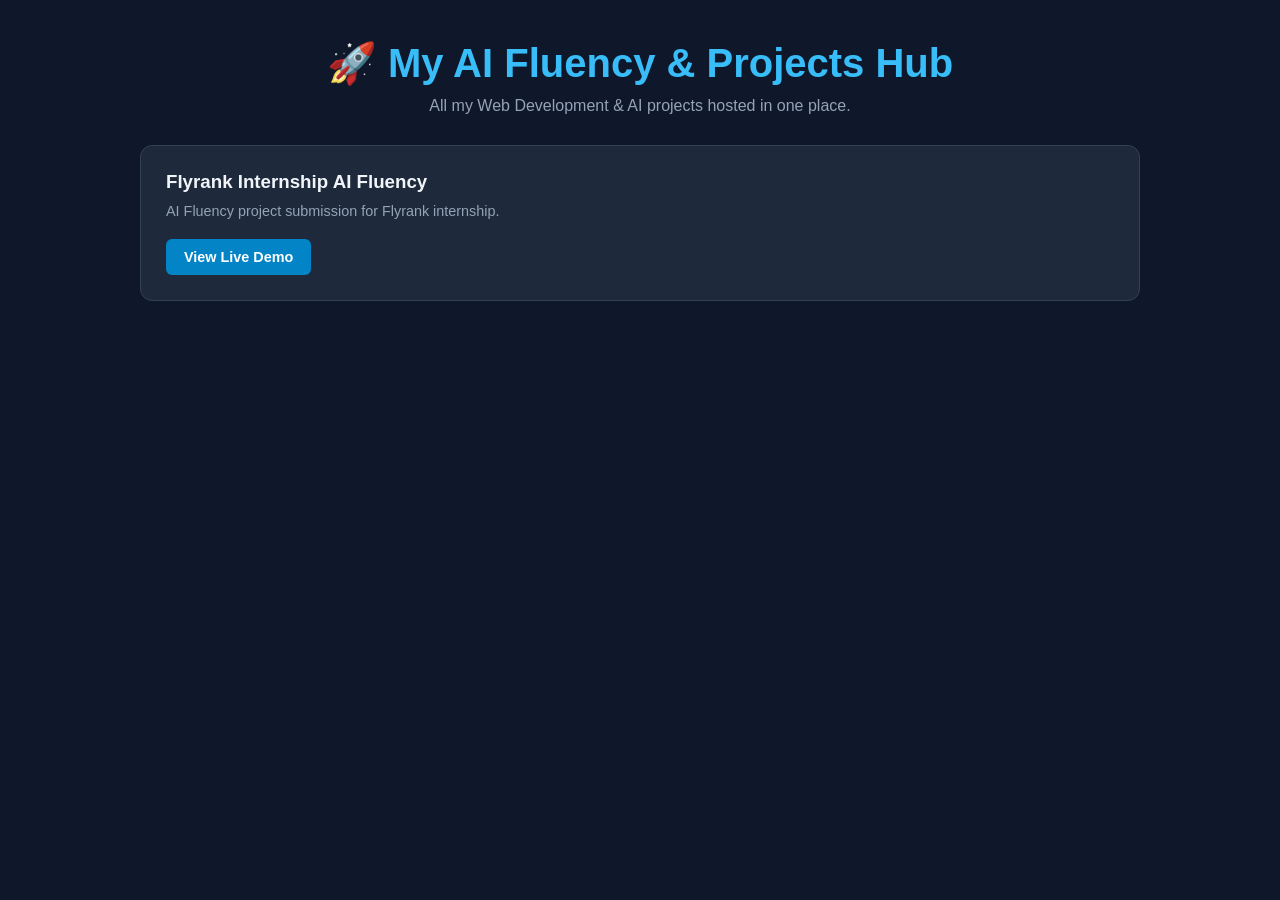
==== index.html @ d73e5a6e "html file" ====
<!DOCTYPE html>
<html lang="en">
<head>
    <meta charset="UTF-8">
    <meta name="viewport" content="width=device-width, initial-scale=1.0">
    <title>AI Fluency & Web Projects Hub</title>
    <style>
        * { box-sizing: border-box; margin: 0; padding: 0; font-family: 'Segoe UI', Tahoma, Geneva, Verdana, sans-serif; }
        body { background-color: #0f172a; color: #f8fafc; padding: 40px 20px; text-align: center; }
        h1 { font-size: 2.5rem; margin-bottom: 10px; color: #38bdf8; }
        p { color: #94a3b8; margin-bottom: 30px; }
        .projects-grid { display: grid; grid-template-columns: repeat(auto-fit, minmax(280px, 1fr)); gap: 20px; max-width: 1000px; margin: 0 auto; }
        .card { background: #1e293b; padding: 25px; border-radius: 12px; border: 1px solid #334155; text-align: left; transition: transform 0.2s, border-color 0.2s; }
        .card:hover { transform: translateY(-5px); border-color: #38bdf8; }
        .card h3 { color: #f1f5f9; margin-bottom: 10px; }
        .card p { font-size: 0.9rem; color: #94a3b8; margin-bottom: 20px; }
        .btn { display: inline-block; background: #0284c7; color: white; text-decoration: none; padding: 10px 18px; border-radius: 6px; font-weight: 600; font-size: 0.9rem; }
        .btn:hover { background: #0369a1; }
    </style>
</head>
<body>

    <h1>🚀 My AI Fluency & Projects Hub</h1>
    <p>All my Web Development & AI projects hosted in one place.</p>

    <div class="projects-grid">

        <!-- Project 1: Flyrank Internship -->
        <div class="card">
            <h3>Flyrank Internship AI Fluency</h3>
            <p>AI Fluency project submission for Flyrank internship.</p>
            <a href="./flyrank-internship/" class="btn" target="_blank">View Live Demo</a>
        </div>

        <!-- Project 2 (Example for future projects) -->
        <!-- 
        <div class="card">
            <h3>Project Title Here</h3>
            <p>Short description of the new project.</p>
            <a href="./new-project-folder/" class="btn" target="_blank">View Live Demo</a>
        </div> 
        -->

    </div>

</body>
</html>
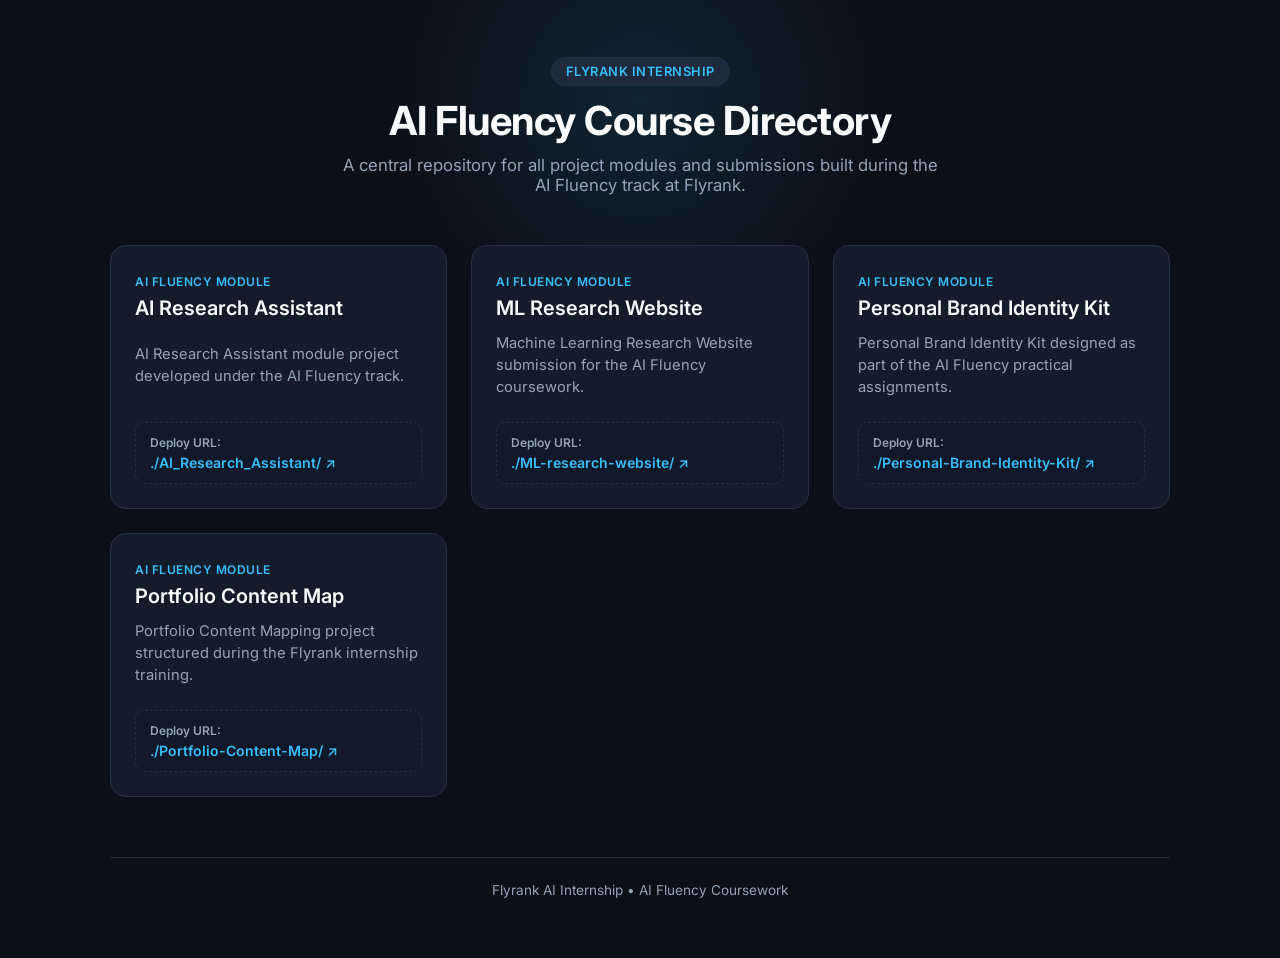
==== commit d005c8db: "new done" ====
--- a/index.html
+++ b/index.html
@@ -3,45 +3,99 @@
 <head>
     <meta charset="UTF-8">
     <meta name="viewport" content="width=device-width, initial-scale=1.0">
-    <title>AI Fluency & Web Projects Hub</title>
-    <style>
-        * { box-sizing: border-box; margin: 0; padding: 0; font-family: 'Segoe UI', Tahoma, Geneva, Verdana, sans-serif; }
-        body { background-color: #0f172a; color: #f8fafc; padding: 40px 20px; text-align: center; }
-        h1 { font-size: 2.5rem; margin-bottom: 10px; color: #38bdf8; }
-        p { color: #94a3b8; margin-bottom: 30px; }
-        .projects-grid { display: grid; grid-template-columns: repeat(auto-fit, minmax(280px, 1fr)); gap: 20px; max-width: 1000px; margin: 0 auto; }
-        .card { background: #1e293b; padding: 25px; border-radius: 12px; border: 1px solid #334155; text-align: left; transition: transform 0.2s, border-color 0.2s; }
-        .card:hover { transform: translateY(-5px); border-color: #38bdf8; }
-        .card h3 { color: #f1f5f9; margin-bottom: 10px; }
-        .card p { font-size: 0.9rem; color: #94a3b8; margin-bottom: 20px; }
-        .btn { display: inline-block; background: #0284c7; color: white; text-decoration: none; padding: 10px 18px; border-radius: 6px; font-weight: 600; font-size: 0.9rem; }
-        .btn:hover { background: #0369a1; }
-    </style>
+    <title>Flyrank AI Internship | AI Fluency Projects</title>
+    <link rel="stylesheet" href="style.css">
+    <!-- Google Fonts -->
+    <link rel="preconnect" href="https://fonts.googleapis.com">
+    <link rel="preconnect" href="https://fonts.gstatic.com" crossorigin>
+    <link href="https://fonts.googleapis.com/css2?family=Inter:wght@300;400;600;700&display=swap" rel="stylesheet">
 </head>
 <body>
 
-    <h1>🚀 My AI Fluency & Projects Hub</h1>
-    <p>All my Web Development & AI projects hosted in one place.</p>
+    <div class="background-glow"></div>
 
-    <div class="projects-grid">
+    <main class="container">
+        <!-- Header Section -->
+        <header class="header">
+            <span class="badge">Flyrank Internship</span>
+            <h1>AI Fluency Course Directory</h1>
+            <p>A central repository for all project modules and submissions built during the AI Fluency track at Flyrank.</p>
+        </header>
 
-        <!-- Project 1: Flyrank Internship -->
-        <div class="card">
-            <h3>Flyrank Internship AI Fluency</h3>
-            <p>AI Fluency project submission for Flyrank internship.</p>
-            <a href="./flyrank-internship/" class="btn" target="_blank">View Live Demo</a>
-        </div>
+        <!-- Projects Grid -->
+        <section class="projects-grid">
 
-        <!-- Project 2 (Example for future projects) -->
-        <!-- 
-        <div class="card">
-            <h3>Project Title Here</h3>
-            <p>Short description of the new project.</p>
-            <a href="./new-project-folder/" class="btn" target="_blank">View Live Demo</a>
-        </div> 
-        -->
+            <!-- PROJECT 1 -->
+            <article class="project-card">
+                <div class="card-header">
+                    <span class="tag">AI Fluency Module</span>
+                    <h3>AI Research Assistant</h3>
+                </div>
+                <p>AI Research Assistant module project developed under the AI Fluency track.</p>
+                
+                <div class="link-section">
+                    <span class="link-label">Deploy URL:</span>
+                    <a href="./AI_Research_Assistant/" target="_blank" class="deploy-link">
+                        ./AI_Research_Assistant/ ↗
+                    </a>
+                </div>
+            </article>
 
-    </div>
+            <!-- PROJECT 2 -->
+            <article class="project-card">
+                <div class="card-header">
+                    <span class="tag">AI Fluency Module</span>
+                    <h3>ML Research Website</h3>
+                </div>
+                <p>Machine Learning Research Website submission for the AI Fluency coursework.</p>
+                
+                <div class="link-section">
+                    <span class="link-label">Deploy URL:</span>
+                    <a href="./ML-research-website/" target="_blank" class="deploy-link">
+                        ./ML-research-website/ ↗
+                    </a>
+                </div>
+            </article>
+
+            <!-- PROJECT 3 -->
+            <article class="project-card">
+                <div class="card-header">
+                    <span class="tag">AI Fluency Module</span>
+                    <h3>Personal Brand Identity Kit</h3>
+                </div>
+                <p>Personal Brand Identity Kit designed as part of the AI Fluency practical assignments.</p>
+                
+                <div class="link-section">
+                    <span class="link-label">Deploy URL:</span>
+                    <a href="./Personal-Brand-Identity-Kit/" target="_blank" class="deploy-link">
+                        ./Personal-Brand-Identity-Kit/ ↗
+                    </a>
+                </div>
+            </article>
+
+            <!-- PROJECT 4 -->
+            <article class="project-card">
+                <div class="card-header">
+                    <span class="tag">AI Fluency Module</span>
+                    <h3>Portfolio Content Map</h3>
+                </div>
+                <p>Portfolio Content Mapping project structured during the Flyrank internship training.</p>
+                
+                <div class="link-section">
+                    <span class="link-label">Deploy URL:</span>
+                    <a href="./Portfolio-Content-Map/" target="_blank" class="deploy-link">
+                        ./Portfolio-Content-Map/ ↗
+                    </a>
+                </div>
+            </article>
+
+        </section>
+
+        <!-- Footer -->
+        <footer class="footer">
+            <p>Flyrank AI Internship • AI Fluency Coursework</p>
+        </footer>
+    </main>
 
 </body>
 </html>
--- a/style.css
+++ b/style.css
@@ -0,0 +1,172 @@
+:root {
+    --bg-color: #0b0f17;
+    --card-bg: #141c2b;
+    --card-border: #233044;
+    --card-hover-border: #38bdf8;
+    --text-primary: #f8fafc;
+    --text-secondary: #94a3b8;
+    --accent-color: #38bdf8;
+    --accent-glow: rgba(56, 189, 248, 0.15);
+    --tag-bg: #1e293b;
+}
+
+* {
+    box-sizing: border-box;
+    margin: 0;
+    padding: 0;
+    font-family: 'Inter', -apple-system, BlinkMacSystemFont, sans-serif;
+}
+
+body {
+    background-color: var(--bg-color);
+    color: var(--text-primary);
+    min-height: 100vh;
+    display: flex;
+    justify-content: center;
+    position: relative;
+    overflow-x: hidden;
+}
+
+/* Background Ambient Glow */
+.background-glow {
+    position: absolute;
+    top: -100px;
+    left: 50%;
+    transform: translateX(-50%);
+    width: 600px;
+    height: 400px;
+    background: radial-gradient(circle, rgba(56, 189, 248, 0.12) 0%, rgba(11, 15, 23, 0) 70%);
+    pointer-events: none;
+    z-index: 0;
+}
+
+.container {
+    width: 100%;
+    max-width: 1100px;
+    padding: 60px 20px;
+    z-index: 1;
+}
+
+/* Header */
+.header {
+    text-align: center;
+    margin-bottom: 50px;
+}
+
+.badge {
+    background: var(--tag-bg);
+    color: var(--accent-color);
+    font-size: 0.8rem;
+    font-weight: 600;
+    padding: 6px 14px;
+    border-radius: 20px;
+    border: 1px solid var(--card-border);
+    letter-spacing: 0.5px;
+    text-transform: uppercase;
+}
+
+.header h1 {
+    font-size: 2.5rem;
+    font-weight: 700;
+    margin: 16px 0 10px 0;
+    letter-spacing: -0.5px;
+}
+
+.header p {
+    color: var(--text-secondary);
+    font-size: 1.05rem;
+    max-width: 600px;
+    margin: 0 auto;
+}
+
+/* Grid Layout */
+.projects-grid {
+    display: grid;
+    grid-template-columns: repeat(auto-fill, minmax(320px, 1fr));
+    gap: 24px;
+}
+
+/* Project Card */
+.project-card {
+    background: var(--card-bg);
+    border: 1px solid var(--card-border);
+    border-radius: 16px;
+    padding: 24px;
+    display: flex;
+    flex-direction: column;
+    justify-content: space-between;
+    transition: all 0.25s ease-in-out;
+}
+
+.project-card:hover {
+    border-color: var(--card-hover-border);
+    transform: translateY(-4px);
+    box-shadow: 0 12px 30px var(--accent-glow);
+}
+
+.card-header {
+    margin-bottom: 12px;
+}
+
+.tag {
+    font-size: 0.75rem;
+    color: var(--accent-color);
+    font-weight: 600;
+    text-transform: uppercase;
+    letter-spacing: 0.5px;
+}
+
+.project-card h3 {
+    font-size: 1.25rem;
+    font-weight: 600;
+    margin-top: 6px;
+    color: var(--text-primary);
+}
+
+.project-card p {
+    color: var(--text-secondary);
+    font-size: 0.92rem;
+    line-height: 1.5;
+    margin-bottom: 24px;
+}
+
+/* Link Section */
+.link-section {
+    background: rgba(15, 23, 42, 0.6);
+    padding: 12px 14px;
+    border-radius: 10px;
+    border: 1px dashed var(--card-border);
+    display: flex;
+    flex-direction: column;
+    gap: 4px;
+}
+
+.link-label {
+    font-size: 0.75rem;
+    color: var(--text-secondary);
+    font-weight: 600;
+}
+
+.deploy-link {
+    color: var(--accent-color);
+    text-decoration: none;
+    font-size: 0.88rem;
+    font-weight: 600;
+    word-break: break-all;
+    transition: color 0.2s;
+}
+
+.deploy-link:hover {
+    color: #7dd3fc;
+    text-decoration: underline;
+}
+
+/* Footer */
+.footer {
+    text-align: center;
+    margin-top: 60px;
+    color: var(--text-secondary);
+    font-size: 0.85rem;
+    border-top: 1px solid var(--card-border);
+    padding-top: 24px;
+}
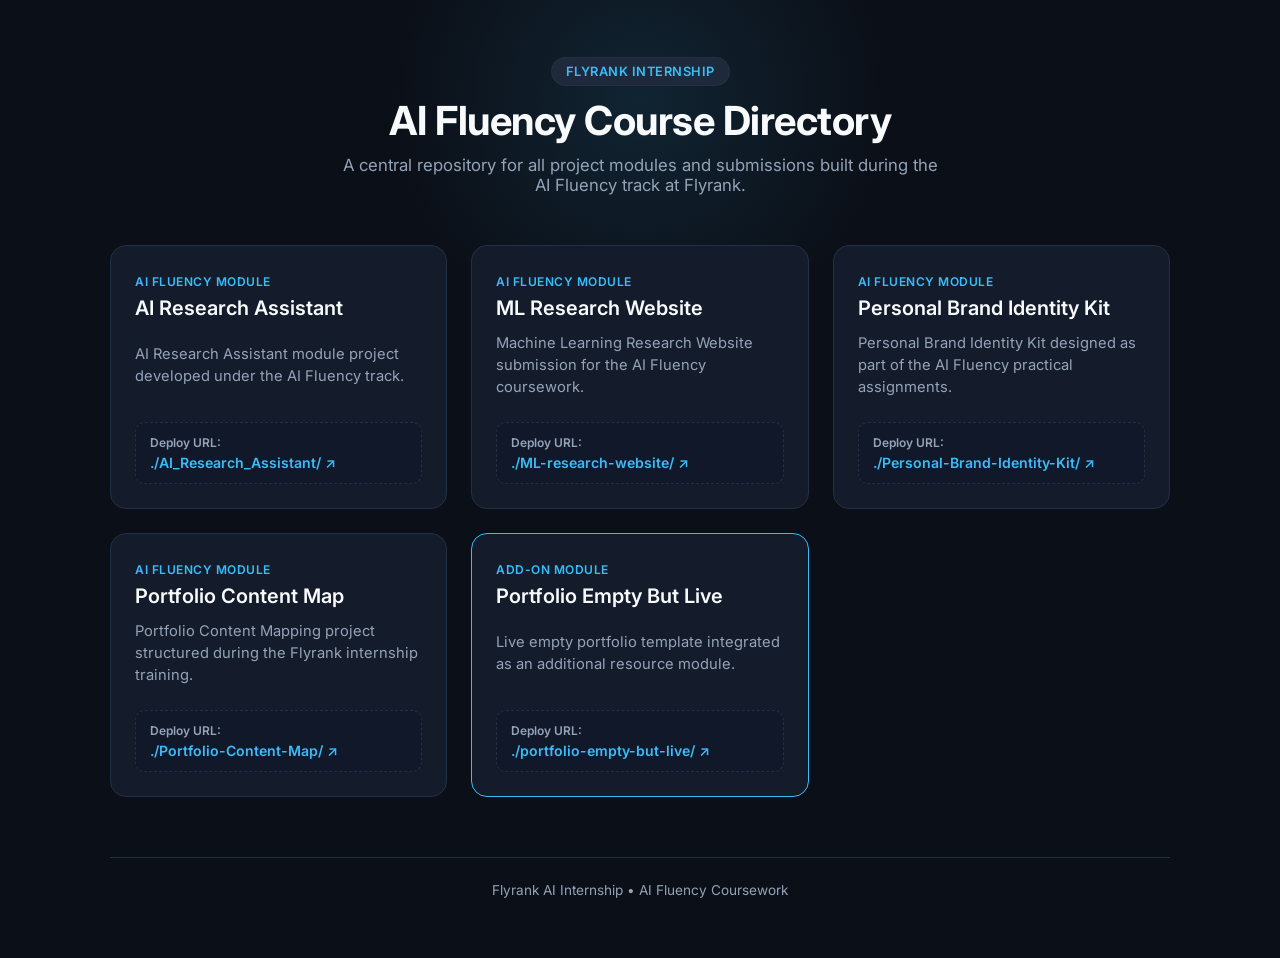
==== commit c0c52ac8: "add git new repo and project" ====
--- a/index.html
+++ b/index.html
@@ -89,6 +89,21 @@
                 </div>
             </article>
 
+            <article class="project-card" style="border-color: #38bdf8;">
+                <div class="card-header">
+                    <span class="tag">Add-on Module</span>
+                    <h3>Portfolio Empty But Live</h3>
+                </div>
+                <p>Live empty portfolio template integrated as an additional resource module.</p>
+                
+                <div class="link-section">
+                    <span class="link-label">Deploy URL:</span>
+                    <a href="./portfolio-empty-but-live/" target="_blank" class="deploy-link">
+                        ./portfolio-empty-but-live/ ↗
+                    </a>
+                </div>
+            </article>
+
         </section>
 
         <!-- Footer -->
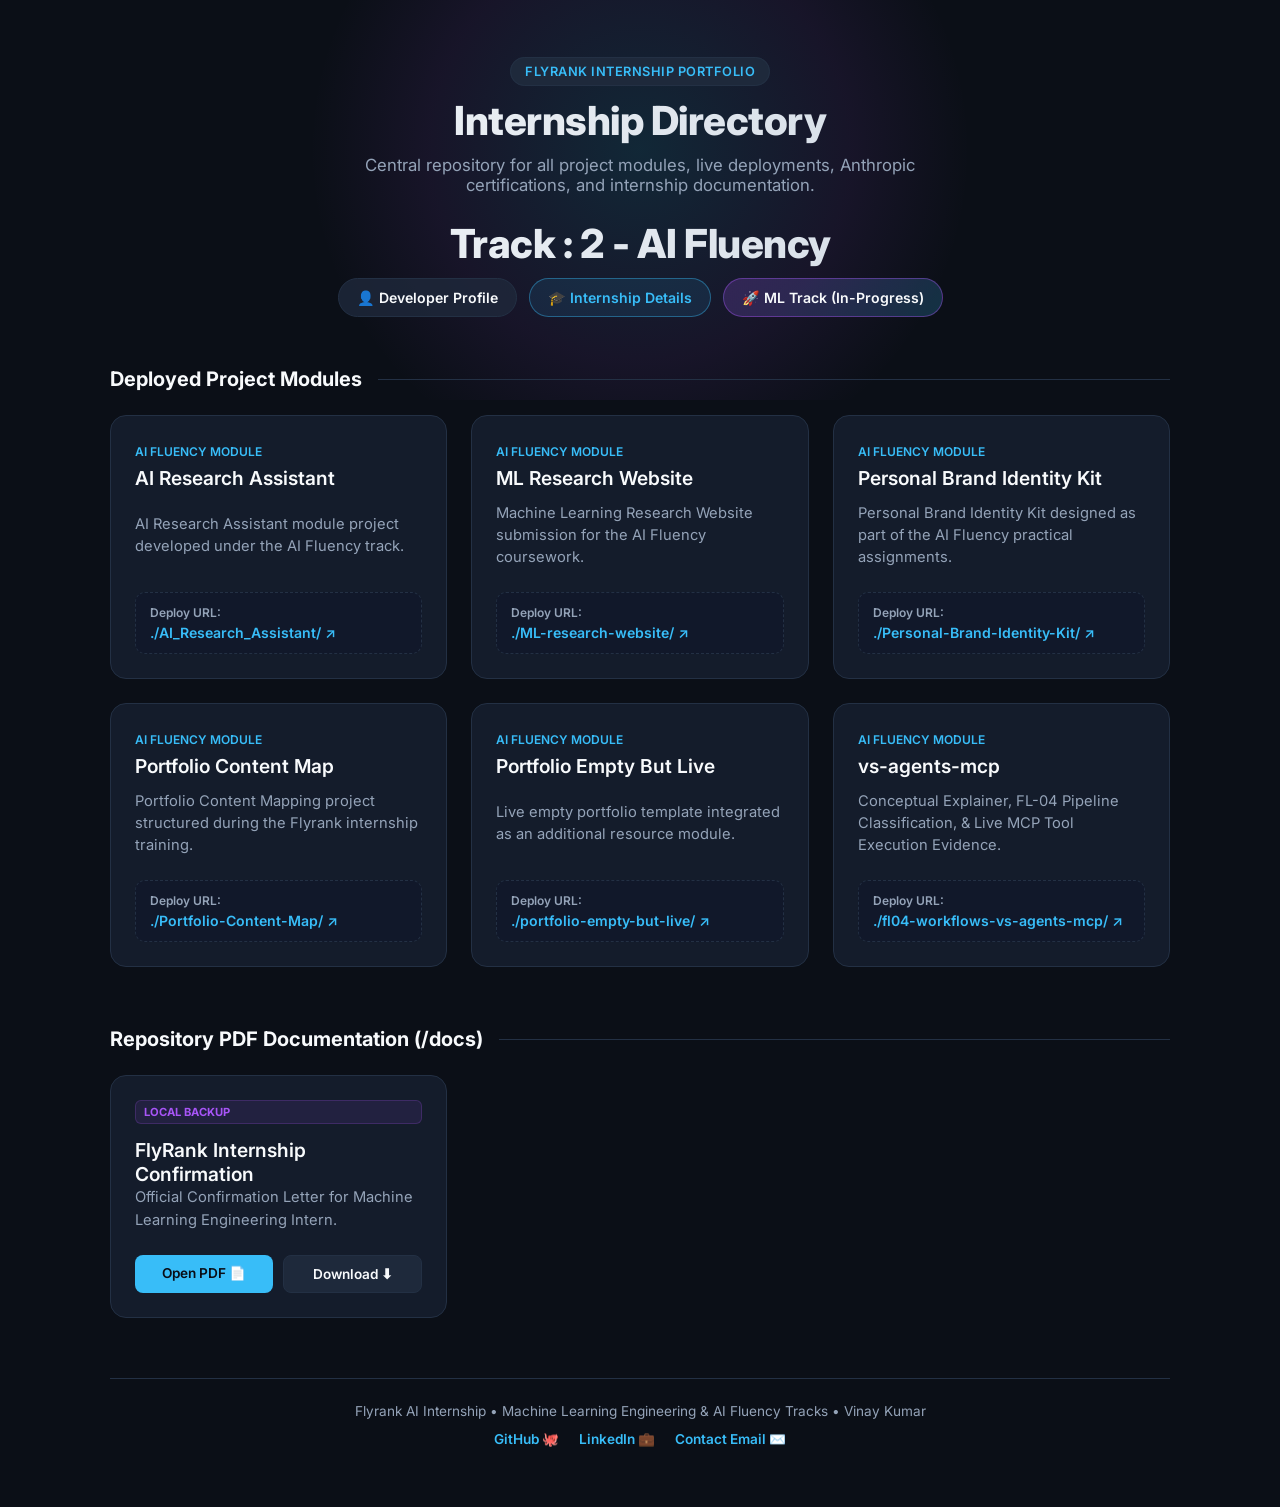
==== commit dcbb44e6: "updated html and css with js" ====
--- a/index.html
+++ b/index.html
@@ -3,12 +3,12 @@
 <head>
     <meta charset="UTF-8">
     <meta name="viewport" content="width=device-width, initial-scale=1.0">
-    <title>Flyrank AI Internship | AI Fluency Projects</title>
+    <title>Vinay | Flyrank AI Internship </title>
     <link rel="stylesheet" href="style.css">
     <!-- Google Fonts -->
     <link rel="preconnect" href="https://fonts.googleapis.com">
     <link rel="preconnect" href="https://fonts.gstatic.com" crossorigin>
-    <link href="https://fonts.googleapis.com/css2?family=Inter:wght@300;400;600;700&display=swap" rel="stylesheet">
+    <link href="https://fonts.googleapis.com/css2?family=Inter:wght@300;400;600;700;800&display=swap" rel="stylesheet">
 </head>
 <body>
 
@@ -17,14 +17,38 @@
     <main class="container">
         <!-- Header Section -->
         <header class="header">
-            <span class="badge">Flyrank Internship</span>
-            <h1>AI Fluency Course Directory</h1>
-            <p>A central repository for all project modules and submissions built during the AI Fluency track at Flyrank.</p>
+            <span class="badge">Flyrank Internship Portfolio</span>
+            <h1>Internship Directory</h1>
+            <p>Central repository for all project modules, live deployments, Anthropic certifications, and internship documentation.</p>
+            
+            <h1>Track : 2 - AI Fluency</h1>
+            <!-- Main Action Buttons -->
+            <div class="header-action-btns">
+                <!-- 1. Developer Info Button -->
+                <button class="action-btn" onclick="openModal('profileModal')">
+                    👤 Developer Profile
+                </button>
+
+                <!-- 2. Internship & Certifications Details Button -->
+                <button class="action-btn highlight" onclick="openModal('internshipModal')">
+                    🎓 Internship Details
+                </button>
+
+                <!-- 3. Direct ML Track Repo Link Button -->
+                <a href="https://github.com/vinaysingh-05/Vinay-flyrank-ml-internship" target="_blank" class="action-btn ml-track-btn">
+                    🚀 ML Track (In-Progress) 
+                </a>
+            </div>
         </header>
+
+        <!-- Section Title: Live Deployed Projects -->
+        <div class="section-divider">
+            <h2>Deployed Project Modules</h2>
+            <div class="line"></div>
+        </div>
 
         <!-- Projects Grid -->
         <section class="projects-grid">
-
             <!-- PROJECT 1 -->
             <article class="project-card">
                 <div class="card-header">
@@ -32,12 +56,9 @@
                     <h3>AI Research Assistant</h3>
                 </div>
                 <p>AI Research Assistant module project developed under the AI Fluency track.</p>
-                
-                <div class="link-section">
-                    <span class="link-label">Deploy URL:</span>
-                    <a href="./AI_Research_Assistant/" target="_blank" class="deploy-link">
-                        ./AI_Research_Assistant/ ↗
-                    </a>
+                <div class="link-section">
+                    <span class="link-label">Deploy URL:</span>
+                    <a href="./AI_Research_Assistant/" target="_blank" class="deploy-link">./AI_Research_Assistant/ ↗</a>
                 </div>
             </article>
 
@@ -48,12 +69,9 @@
                     <h3>ML Research Website</h3>
                 </div>
                 <p>Machine Learning Research Website submission for the AI Fluency coursework.</p>
-                
-                <div class="link-section">
-                    <span class="link-label">Deploy URL:</span>
-                    <a href="./ML-research-website/" target="_blank" class="deploy-link">
-                        ./ML-research-website/ ↗
-                    </a>
+                <div class="link-section">
+                    <span class="link-label">Deploy URL:</span>
+                    <a href="./ML-research-website/" target="_blank" class="deploy-link">./ML-research-website/ ↗</a>
                 </div>
             </article>
 
@@ -64,12 +82,9 @@
                     <h3>Personal Brand Identity Kit</h3>
                 </div>
                 <p>Personal Brand Identity Kit designed as part of the AI Fluency practical assignments.</p>
-                
-                <div class="link-section">
-                    <span class="link-label">Deploy URL:</span>
-                    <a href="./Personal-Brand-Identity-Kit/" target="_blank" class="deploy-link">
-                        ./Personal-Brand-Identity-Kit/ ↗
-                    </a>
+                <div class="link-section">
+                    <span class="link-label">Deploy URL:</span>
+                    <a href="./Personal-Brand-Identity-Kit/" target="_blank" class="deploy-link">./Personal-Brand-Identity-Kit/ ↗</a>
                 </div>
             </article>
 
@@ -80,37 +95,313 @@
                     <h3>Portfolio Content Map</h3>
                 </div>
                 <p>Portfolio Content Mapping project structured during the Flyrank internship training.</p>
-                
-                <div class="link-section">
-                    <span class="link-label">Deploy URL:</span>
-                    <a href="./Portfolio-Content-Map/" target="_blank" class="deploy-link">
-                        ./Portfolio-Content-Map/ ↗
-                    </a>
-                </div>
-            </article>
-
-            <article class="project-card" style="border-color: #38bdf8;">
-                <div class="card-header">
-                    <span class="tag">Add-on Module</span>
+                <div class="link-section">
+                    <span class="link-label">Deploy URL:</span>
+                    <a href="./Portfolio-Content-Map/" target="_blank" class="deploy-link">./Portfolio-Content-Map/ ↗</a>
+                </div>
+            </article>
+
+            <!-- PROJECT 5 -->
+            <article class="project-card">
+                <div class="card-header">
+                    <span class="tag">AI Fluency Module</span>
                     <h3>Portfolio Empty But Live</h3>
                 </div>
                 <p>Live empty portfolio template integrated as an additional resource module.</p>
-                
-                <div class="link-section">
-                    <span class="link-label">Deploy URL:</span>
-                    <a href="./portfolio-empty-but-live/" target="_blank" class="deploy-link">
-                        ./portfolio-empty-but-live/ ↗
-                    </a>
-                </div>
-            </article>
-
+                <div class="link-section">
+                    <span class="link-label">Deploy URL:</span>
+                    <a href="./portfolio-empty-but-live/" target="_blank" class="deploy-link">./portfolio-empty-but-live/ ↗</a>
+                </div>
+            </article>
+
+            <!-- PROJECT 6 -->
+            <article class="project-card">
+                <div class="card-header">
+                    <span class="tag">AI Fluency Module</span>
+                    <h3>vs-agents-mcp</h3>
+                </div>
+                <p>Conceptual Explainer, FL-04 Pipeline Classification, & Live MCP Tool Execution Evidence.</p>
+                <div class="link-section">
+                    <span class="link-label">Deploy URL:</span>
+                    <a href="https://vinaysingh-05.github.io/fl04-workflows-vs-agents-mcp/" target="_blank" class="deploy-link">./fl04-workflows-vs-agents-mcp/ ↗</a>
+                </div>
+            </article>
+        </section>
+
+        <!-- Section Title: PDF Documentation Library -->
+        <div class="section-divider" style="margin-top: 60px;">
+            <h2>Repository PDF Documentation (/docs)</h2>
+            <div class="line"></div>
+        </div>
+
+        <!-- Dynamic PDF List Grid -->
+        <section class="pdf-grid" id="pdf-container">
+            <!-- Dynamic PDFs fetched from GitHub docs/ folder will appear here -->
         </section>
 
         <!-- Footer -->
         <footer class="footer">
-            <p>Flyrank AI Internship • AI Fluency Coursework</p>
+            <p>Flyrank AI Internship • Machine Learning Engineering & AI Fluency Tracks • Vinay Kumar</p>
+            <div class="footer-links">
+                <a href="https://github.com/vinaysingh-05" target="_blank">GitHub 🐙</a>
+                <a href="https://www.linkedin.com/in/vinay-kumar0805" target="_blank">LinkedIn 💼</a>
+                <a href="mailto:vk8964210@gmail.com">Contact Email ✉️</a>
+            </div>
         </footer>
     </main>
 
+    <!-- ========================================== -->
+    <!-- MODAL 1: DEVELOPER PROFILE                 -->
+    <!-- ========================================== -->
+    <div class="modal-overlay" id="profileModal" onclick="closeModalOnOutsideClick(event, 'profileModal')">
+        <div class="modal-card">
+            <button class="close-btn" onclick="closeModal('profileModal')">×</button>
+            <div class="modal-header">
+                <span class="badge">Developer Profile</span>
+                <h2>Vinay Kumar</h2>
+                <p class="role-subtitle">• AI/ML Engineer</p>
+            </div>
+            
+            <div class="modal-body">
+                <div class="detail-row">
+                    <span class="label">Education</span>
+                    <span class="val">B.Tech in Artificial Intelligence (GGSIPU / USAR)</span>
+                </div>
+                <div class="detail-row">
+                    <span class="label">Location</span>
+                    <span class="val">Delhi, India</span>
+                </div>
+                <div class="detail-row">
+                    <span class="label">Primary Stack</span>
+                    <span class="val">C++, Python, React.js, Next.js, Node.js, Fast API, TensorFlow, Firebase</span>
+                </div>
+                <div class="detail-row">
+                    <span class="label">Email</span>
+                    <span class="val">vk8964210@gmail.com</span>
+                </div>
+            </div>
+
+            <div class="modal-footer">
+                <a href="https://github.com/vinaysingh-05" target="_blank" class="modal-link">GitHub Profile</a>
+                <a href="https://www.linkedin.com/in/vinay-kumar0805" target="_blank" class="modal-link primary">LinkedIn Profile</a>
+            </div>
+        </div>
+    </div>
+
+    <!-- ========================================== -->
+    <!-- MODAL 2: INTERNSHIP DETAILS                -->
+    <!-- ========================================== -->
+    <div class="modal-overlay" id="internshipModal" onclick="closeModalOnOutsideClick(event, 'internshipModal')">
+        <div class="modal-card wide">
+            <button class="close-btn" onclick="closeModal('internshipModal')">×</button>
+            <div class="modal-header">
+                <span class="intern-status">Status: Approved</span>
+                <h2>FlyRank Internship Program</h2>
+                <p class="role-subtitle">Machine Learning Engineering Intern</p>
+            </div>
+            
+            <div class="modal-body">
+                <div class="internship-grid">
+                    <div class="info-box">
+                        <span class="info-label">Intern Name</span>
+                        <span class="info-value">Vinay Kumar</span>
+                    </div>
+                    <div class="info-box">
+                        <span class="info-label">Program Track</span>
+                        <span class="info-value">July 2026 - Machine Learning</span>
+                    </div>
+                    <div class="info-box">
+                        <span class="info-label">Duration</span>
+                        <span class="info-value">(July 1 – Aug 12, 2026)</span>
+                    </div>
+                     <div class="info-box">
+                        <span class="info-label">Track</span>
+                        <span class="info-value">T-1:Machine Learning & T-2:AI Fluency</span>
+                    </div>
+                    <div class="info-box">
+                        <span class="info-label">Issued By</span>
+                        <span class="info-value">Alen Malkoc, CEO (FlyRank Corp)</span>
+                    </div>
+                </div>
+
+                <!-- Sub-Button inside Internship Modal to open Certifications -->
+                <div class="sub-modal-trigger-box">
+                    <div>
+                        <h4>Anthropic / Claude Coursework</h4>
+                        <p>20 Completed Certification Courses in LLM Development & Agents.</p>
+                    </div>
+                    <button class="course-modal-btn" onclick="switchModal('internshipModal', 'certModal')">
+                        📜 View 20 Certifications ➔
+                    </button>
+                </div>
+            </div>
+
+            <div class="modal-footer">
+                <a href="https://github.com/vinaysingh-05/Vinay-flyrank-ml-internship" target="_blank" class="modal-link primary">
+                    Open ML Track Repository ↗
+                </a>
+            </div>
+        </div>
+    </div>
+
+    <!-- ========================================== -->
+    <!-- MODAL 3: 20 ANTHROPIC CERTIFICATIONS       -->
+    <!-- ========================================== -->
+    <div class="modal-overlay" id="certModal" onclick="closeModalOnOutsideClick(event, 'certModal')">
+        <div class="modal-card extra-wide">
+            <button class="close-btn" onclick="closeModal('certModal')">×</button>
+            <div class="modal-header">
+                <span class="tag-purple">Anthropic Certification Series</span>
+                <h2>20 Claude Learning Courses Completed</h2>
+                <p class="role-subtitle">Comprehensive AI, MCP Protocol, Agentic Systems & Cloud Deployments</p>
+            </div>
+            
+            <div class="modal-body">
+                <div class="cert-grid">
+                    <!-- Foundations -->
+                    <div class="cert-card">
+                        <h3>Foundations</h3>
+                        <ul>
+                            <li>Claude 101</li>
+                            <li>AI Capabilities & Limitations</li>
+                            <li>AI Fluency Framework</li>
+                        </ul>
+                    </div>
+
+                    <!-- Development -->
+                    <div class="cert-card">
+                        <h3>Development</h3>
+                        <ul>
+                            <li>Claude Code</li>
+                            <li>Claude Platform</li>
+                            <li>Claude API</li>
+                        </ul>
+                    </div>
+
+                    <!-- Advanced AI -->
+                    <div class="cert-card">
+                        <h3>Advanced AI</h3>
+                        <ul>
+                            <li>MCP (Model Context Protocol)</li>
+                            <li>Agent Skills</li>
+                            <li>Subagents</li>
+                        </ul>
+                    </div>
+
+                    <!-- Cloud AI -->
+                    <div class="cert-card">
+                        <h3>Cloud AI</h3>
+                        <ul>
+                            <li>Amazon Bedrock</li>
+                            <li>Google Vertex AI</li>
+                        </ul>
+                    </div>
+
+                    <!-- Real-World AI -->
+                    <div class="cert-card wide">
+                        <h3>Real-World AI</h3>
+                        <ul class="two-col">
+                            <li>Builders</li>
+                            <li>Students</li>
+                            <li>Educators</li>
+                            <li>Teaching AI</li>
+                            <li>Small Businesses</li>
+                            <li>Nonprofits</li>
+                        </ul>
+                    </div>
+                </div>
+            </div>
+
+            <div class="modal-footer">
+                <button class="modal-link" onclick="switchModal('certModal', 'internshipModal')">
+                    ⬅ Back to Internship Details
+                </button>
+                <a href="https://www.linkedin.com/posts/vinay-kumar0805_20-anthropic-certifications-ugcPost-7483134782361579520-I1hA/?utm_source=share&utm_medium=member_desktop&rcm=ACoAAE5BPcoB2uuwHI4A1IrbZvwLksEkDX3-2Uw" target="_blank" class="modal-link primary">
+                    View Verified LinkedIn Post 
+                </a>
+            </div>
+        </div>
+    </div>
+
+    <!-- GitHub Dynamic PDF Auto-Loader Script -->
+    <script>
+        const REPO_OWNER = "vinaysingh-05"; 
+        const REPO_NAME = "AI-Fluency-FlyRankAI-internship";
+        const DOCS_FOLDER = "docs";
+
+        async function fetchRepoPDFs() {
+            const container = document.getElementById('pdf-container');
+            container.innerHTML = `<p style="color: var(--text-secondary); grid-column: 1/-1;">Loading PDF documents from /docs folder...</p>`;
+
+            try {
+                const response = await fetch(`https://api.github.com/repos/${REPO_OWNER}/${REPO_NAME}/contents/${DOCS_FOLDER}`);
+                if (!response.ok) throw new Error("Could not fetch docs folder.");
+
+                const files = await response.json();
+                const pdfFiles = files.filter(file => file.name.toLowerCase().endsWith('.pdf'));
+
+                if (pdfFiles.length === 0) {
+                    container.innerHTML = `<p style="color: var(--text-secondary); grid-column: 1/-1;">No PDF files found in the /docs folder.</p>`;
+                    return;
+                }
+
+                container.innerHTML = '';
+
+                pdfFiles.forEach(file => {
+                    const card = document.createElement('article');
+                    card.className = 'pdf-card';
+                    const cleanTitle = file.name
+                        .replace(/\.pdf$/i, '')
+                        .replace(/[-_]/g, ' ')
+                        .replace(/\b\w/g, l => l.toUpperCase());
+                    
+                    card.innerHTML = `
+                        <div class="pdf-badge">Documentation PDF</div>
+                        <h3>${cleanTitle}</h3>
+                        <p>Official project document stored in repository /docs path.</p>
+                        <div class="pdf-actions">
+                            <a href="${file.html_url}" target="_blank" class="pdf-btn view-btn">Open PDF 📄</a>
+                        </div>
+                    `;
+                    container.appendChild(card);
+                });
+
+            } catch (err) {
+                container.innerHTML = `
+                    <article class="pdf-card">
+                        <div class="pdf-badge">Local Backup</div>
+                        <h3>FlyRank Internship Confirmation</h3>
+                        <p>Official Confirmation Letter for Machine Learning Engineering Intern.</p>
+                        <div class="pdf-actions">
+                            <a href="./docs/flyrank-internship.pdf" target="_blank" class="pdf-btn view-btn">Open PDF 📄</a>
+                            <a href="./docs/flyrank-internship.pdf" download class="pdf-btn download-btn">Download ⬇</a>
+                        </div>
+                    </article>
+                `;
+            }
+        }
+        
+        fetchRepoPDFs();
+
+        // Modal Interactive Management Functions
+        function openModal(id) {
+            document.getElementById(id).classList.add('active');
+        }
+
+        function closeModal(id) {
+            document.getElementById(id).classList.remove('active');
+        }
+
+        function closeModalOnOutsideClick(e, id) {
+            if (e.target.id === id) closeModal(id);
+        }
+
+        function switchModal(closeId, openId) {
+            closeModal(closeId);
+            setTimeout(() => {
+                openModal(openId);
+            }, 200);
+        }
+    </script>
 </body>
 </html>
--- a/style.css
+++ b/style.css
@@ -8,6 +8,9 @@
     --accent-color: #38bdf8;
     --accent-glow: rgba(56, 189, 248, 0.15);
     --tag-bg: #1e293b;
+    --success-color: #10b981;
+    --purple-accent: #a855f7;
+    --purple-glow: rgba(168, 85, 247, 0.2);
 }
 
 * {
@@ -27,15 +30,14 @@
     overflow-x: hidden;
 }
 
-/* Background Ambient Glow */
 .background-glow {
     position: absolute;
     top: -100px;
     left: 50%;
     transform: translateX(-50%);
-    width: 600px;
-    height: 400px;
-    background: radial-gradient(circle, rgba(56, 189, 248, 0.12) 0%, rgba(11, 15, 23, 0) 70%);
+    width: 800px;
+    height: 500px;
+    background: radial-gradient(circle, rgba(56, 189, 248, 0.14) 0%, rgba(168, 85, 247, 0.08) 45%, rgba(11, 15, 23, 0) 70%);
     pointer-events: none;
     z-index: 0;
 }
@@ -67,27 +69,211 @@
 
 .header h1 {
     font-size: 2.5rem;
-    font-weight: 700;
+    font-weight: 800;
     margin: 16px 0 10px 0;
     letter-spacing: -0.5px;
+    background: linear-gradient(135deg, #f8fafc 0%, #cbd5e1 100%);
+    -webkit-background-clip: text;
+    -webkit-text-fill-color: transparent;
 }
 
 .header p {
     color: var(--text-secondary);
     font-size: 1.05rem;
-    max-width: 600px;
-    margin: 0 auto;
-}
-
-/* Grid Layout */
-.projects-grid {
+    max-width: 650px;
+    margin: 0 auto 24px auto;
+}
+
+/* Header Action Buttons */
+.header-action-btns {
+    display: flex;
+    justify-content: center;
+    align-items: center;
+    gap: 12px;
+    flex-wrap: wrap;
+}
+
+.action-btn {
+    background: rgba(30, 41, 59, 0.8);
+    color: var(--text-primary);
+    border: 1px solid var(--card-border);
+    padding: 10px 18px;
+    border-radius: 20px;
+    font-weight: 600;
+    font-size: 0.88rem;
+    cursor: pointer;
+    text-decoration: none;
+    transition: all 0.25s ease;
+}
+
+.action-btn:hover {
+    border-color: var(--accent-color);
+    color: var(--accent-color);
+    transform: translateY(-2px);
+}
+
+.action-btn.highlight {
+    background: rgba(56, 189, 248, 0.1);
+    color: var(--accent-color);
+    border-color: rgba(56, 189, 248, 0.4);
+}
+
+.action-btn.highlight:hover {
+    background: var(--accent-color);
+    color: #0b0f17;
+    box-shadow: 0 0 15px var(--accent-glow);
+}
+
+.action-btn.ml-track-btn {
+    background: linear-gradient(135deg, rgba(168, 85, 247, 0.2), rgba(56, 189, 248, 0.2));
+    border-color: rgba(168, 85, 247, 0.4);
+    color: #f8fafc;
+}
+
+.action-btn.ml-track-btn:hover {
+    background: linear-gradient(135deg, var(--purple-accent), var(--accent-color));
+    color: #0b0f17;
+    box-shadow: 0 0 15px var(--purple-glow);
+}
+
+/* Internship Sub Box */
+.internship-grid {
+    display: grid;
+    grid-template-columns: repeat(auto-fit, minmax(180px, 1fr));
+    gap: 16px;
+    margin-top: 16px;
+}
+
+.info-box {
+    display: flex;
+    flex-direction: column;
+    gap: 4px;
+}
+
+.info-label {
+    font-size: 0.75rem;
+    color: var(--text-secondary);
+    text-transform: uppercase;
+}
+
+.info-value {
+    font-size: 0.92rem;
+    color: var(--text-primary);
+    font-weight: 600;
+}
+
+.sub-modal-trigger-box {
+    margin-top: 24px;
+    padding: 16px;
+    background: rgba(168, 85, 247, 0.08);
+    border: 1px dashed rgba(168, 85, 247, 0.3);
+    border-radius: 12px;
+    display: flex;
+    justify-content: space-between;
+    align-items: center;
+    flex-wrap: wrap;
+    gap: 12px;
+}
+
+.sub-modal-trigger-box h4 {
+    font-size: 0.95rem;
+    color: var(--text-primary);
+}
+
+.sub-modal-trigger-box p {
+    font-size: 0.8rem;
+    color: var(--text-secondary);
+}
+
+.course-modal-btn {
+    background: var(--purple-accent);
+    color: #fff;
+    border: none;
+    padding: 8px 14px;
+    border-radius: 8px;
+    font-weight: 600;
+    font-size: 0.85rem;
+    cursor: pointer;
+    transition: transform 0.2s, box-shadow 0.2s;
+}
+
+.course-modal-btn:hover {
+    transform: translateY(-2px);
+    box-shadow: 0 4px 12px var(--purple-glow);
+}
+
+/* Certifications Inside Modal */
+.cert-grid {
+    display: grid;
+    grid-template-columns: repeat(auto-fit, minmax(180px, 1fr));
+    gap: 16px;
+    margin-top: 16px;
+}
+
+.cert-card {
+    background: var(--tag-bg);
+    border: 1px solid var(--card-border);
+    border-radius: 10px;
+    padding: 14px;
+}
+
+.cert-card.wide { grid-column: span 2; }
+@media (max-width: 640px) { .cert-card.wide { grid-column: span 1; } }
+
+.cert-card h3 {
+    font-size: 0.92rem;
+    color: var(--purple-accent);
+    margin-bottom: 8px;
+    border-bottom: 1px solid var(--card-border);
+    padding-bottom: 4px;
+}
+
+.cert-card ul { list-style-type: none; }
+.cert-card ul.two-col { display: grid; grid-template-columns: 1fr 1fr; }
+
+.cert-card li {
+    font-size: 0.8rem;
+    color: var(--text-secondary);
+    margin-bottom: 4px;
+    position: relative;
+    padding-left: 12px;
+}
+
+.cert-card li::before {
+    content: "•";
+    color: var(--accent-color);
+    position: absolute;
+    left: 0;
+}
+
+/* Section Dividers & Cards */
+.section-divider {
+    display: flex;
+    align-items: center;
+    gap: 16px;
+    margin-bottom: 24px;
+}
+
+.section-divider h2 {
+    font-size: 1.25rem;
+    font-weight: 700;
+    color: var(--text-primary);
+    white-space: nowrap;
+}
+
+.section-divider .line {
+    width: 100%;
+    height: 1px;
+    background: var(--card-border);
+}
+
+.projects-grid, .pdf-grid {
     display: grid;
     grid-template-columns: repeat(auto-fill, minmax(320px, 1fr));
     gap: 24px;
 }
 
-/* Project Card */
-.project-card {
+.project-card, .pdf-card {
     background: var(--card-bg);
     border: 1px solid var(--card-border);
     border-radius: 16px;
@@ -98,39 +284,19 @@
     transition: all 0.25s ease-in-out;
 }
 
-.project-card:hover {
+.project-card:hover, .pdf-card:hover {
     border-color: var(--card-hover-border);
     transform: translateY(-4px);
     box-shadow: 0 12px 30px var(--accent-glow);
 }
 
-.card-header {
-    margin-bottom: 12px;
-}
-
-.tag {
-    font-size: 0.75rem;
-    color: var(--accent-color);
-    font-weight: 600;
-    text-transform: uppercase;
-    letter-spacing: 0.5px;
-}
-
-.project-card h3 {
-    font-size: 1.25rem;
-    font-weight: 600;
-    margin-top: 6px;
-    color: var(--text-primary);
-}
-
-.project-card p {
-    color: var(--text-secondary);
-    font-size: 0.92rem;
-    line-height: 1.5;
-    margin-bottom: 24px;
-}
-
-/* Link Section */
+.card-header { margin-bottom: 12px; }
+.tag { font-size: 0.75rem; color: var(--accent-color); font-weight: 600; text-transform: uppercase; }
+.tag-purple { font-size: 0.75rem; color: var(--purple-accent); font-weight: 600; text-transform: uppercase; }
+
+.project-card h3, .pdf-card h3 { font-size: 1.2rem; font-weight: 600; margin-top: 6px; color: var(--text-primary); }
+.project-card p, .pdf-card p { color: var(--text-secondary); font-size: 0.92rem; line-height: 1.5; margin-bottom: 24px; }
+
 .link-section {
     background: rgba(15, 23, 42, 0.6);
     padding: 12px 14px;
@@ -141,32 +307,104 @@
     gap: 4px;
 }
 
-.link-label {
-    font-size: 0.75rem;
-    color: var(--text-secondary);
-    font-weight: 600;
-}
-
-.deploy-link {
-    color: var(--accent-color);
-    text-decoration: none;
-    font-size: 0.88rem;
-    font-weight: 600;
-    word-break: break-all;
-    transition: color 0.2s;
-}
-
-.deploy-link:hover {
-    color: #7dd3fc;
-    text-decoration: underline;
+.link-label { font-size: 0.75rem; color: var(--text-secondary); font-weight: 600; }
+.deploy-link { color: var(--accent-color); text-decoration: none; font-size: 0.88rem; font-weight: 600; word-break: break-all; }
+.deploy-link:hover { text-decoration: underline; }
+
+.pdf-badge {
+    font-size: 0.7rem;
+    color: var(--purple-accent);
+    background: rgba(168, 85, 247, 0.1);
+    padding: 4px 8px;
+    border-radius: 6px;
+    display: inline-block;
+    font-weight: 700;
+    text-transform: uppercase;
+    margin-bottom: 8px;
+    border: 1px solid rgba(168, 85, 247, 0.2);
+}
+
+.pdf-actions { display: flex; gap: 10px; }
+.pdf-btn { flex: 1; text-align: center; padding: 10px 12px; border-radius: 8px; font-size: 0.85rem; font-weight: 600; text-decoration: none; }
+.view-btn { background: var(--accent-color); color: #090d16; }
+.download-btn { background: var(--tag-bg); color: var(--text-primary); border: 1px solid var(--card-border); }
+
+/* Modal System Overlay & Card Styles */
+.modal-overlay {
+    position: fixed;
+    top: 0; left: 0; width: 100%; height: 100%;
+    background: rgba(11, 15, 23, 0.88);
+    backdrop-filter: blur(10px);
+    display: flex; justify-content: center; align-items: center;
+    z-index: 1000;
+    opacity: 0; pointer-events: none;
+    transition: opacity 0.25s ease;
+    padding: 20px;
+}
+
+.modal-overlay.active {
+    opacity: 1; pointer-events: auto;
+}
+
+.modal-card {
+    background: var(--card-bg);
+    border: 1px solid var(--card-hover-border);
+    border-radius: 20px;
+    width: 100%; max-width: 500px;
+    padding: 28px;
+    position: relative;
+    box-shadow: 0 20px 50px rgba(0,0,0,0.7);
+    max-height: 90vh;
+    overflow-y: auto;
+}
+
+.modal-card.wide { max-width: 650px; }
+.modal-card.extra-wide { max-width: 800px; }
+
+.close-btn {
+    position: absolute; top: 16px; right: 20px;
+    background: none; border: none;
+    color: var(--text-secondary); font-size: 1.8rem;
+    cursor: pointer; transition: color 0.2s;
+}
+
+.close-btn:hover { color: #fff; }
+
+.modal-header h2 { font-size: 1.5rem; margin-top: 6px; color: var(--text-primary); }
+.role-subtitle { color: var(--accent-color); font-size: 0.88rem; font-weight: 600; margin-bottom: 16px; }
+
+.modal-body { display: flex; flex-direction: column; gap: 14px; margin-bottom: 24px; }
+.detail-row { display: flex; flex-direction: column; gap: 2px; }
+.detail-row .label { font-size: 0.75rem; color: var(--text-secondary); text-transform: uppercase; }
+.detail-row .val { font-size: 0.92rem; color: var(--text-primary); font-weight: 600; }
+
+.modal-footer { display: flex; gap: 10px; flex-wrap: wrap; }
+.modal-link {
+    flex: 1; text-align: center; padding: 10px 14px; border-radius: 8px;
+    text-decoration: none; font-size: 0.85rem; font-weight: 600;
+    background: var(--tag-bg); color: var(--text-primary); border: 1px solid var(--card-border);
+    cursor: pointer; display: inline-block;
+}
+.modal-link.primary { background: var(--accent-color); color: #0b0f17; border: none; }
+
+.intern-status {
+    background: rgba(16, 185, 129, 0.15); color: var(--success-color);
+    font-size: 0.75rem; font-weight: 700; padding: 4px 10px;
+    border-radius: 6px; border: 1px solid rgba(16, 185, 129, 0.3); text-transform: uppercase;
 }
 
 /* Footer */
 .footer {
-    text-align: center;
-    margin-top: 60px;
-    color: var(--text-secondary);
-    font-size: 0.85rem;
-    border-top: 1px solid var(--card-border);
-    padding-top: 24px;
-}+    text-align: center; margin-top: 60px; color: var(--text-secondary);
+    font-size: 0.85rem; border-top: 1px solid var(--card-border); padding-top: 24px;
+}
+
+.footer-links {
+    display: flex; justify-content: center; gap: 20px; margin-top: 12px;
+}
+
+.footer-links a {
+    color: var(--accent-color); text-decoration: none; font-size: 0.85rem; font-weight: 600;
+}
+
+.footer-links a:hover { text-decoration: underline; }
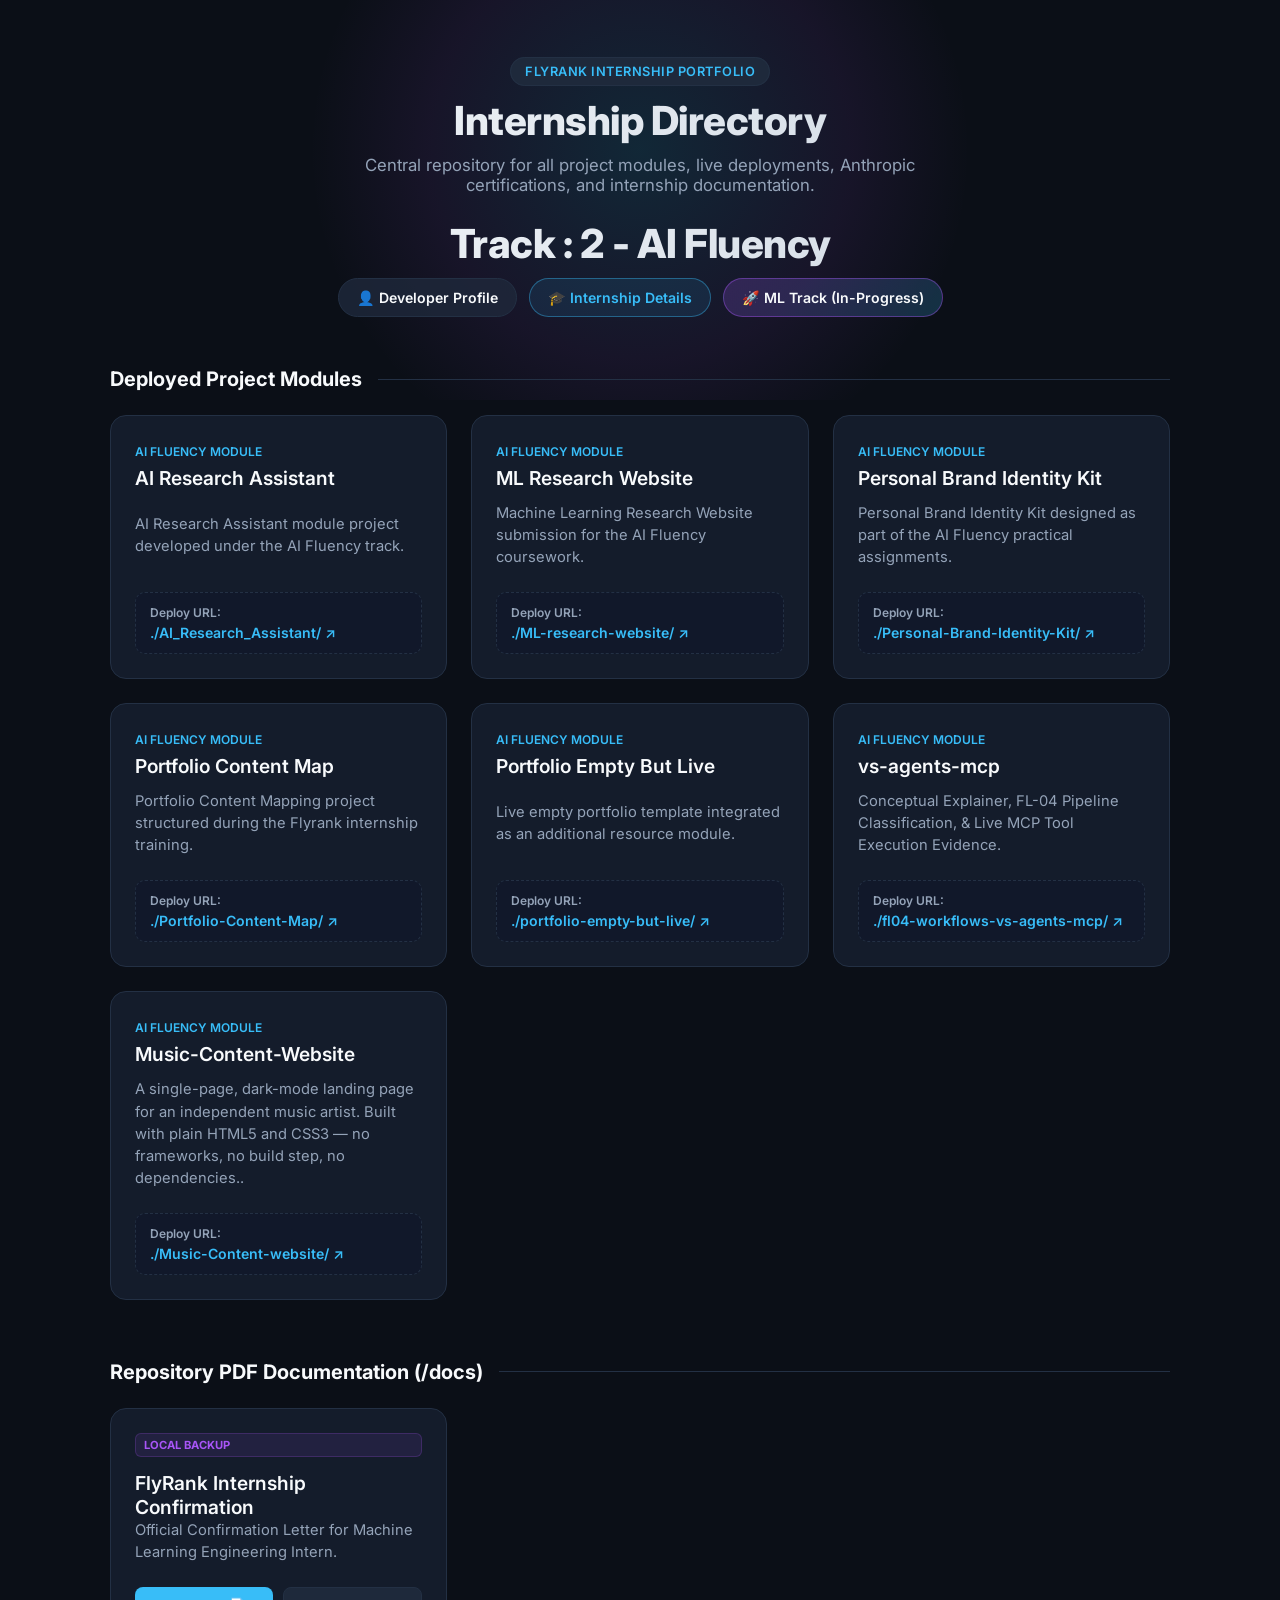
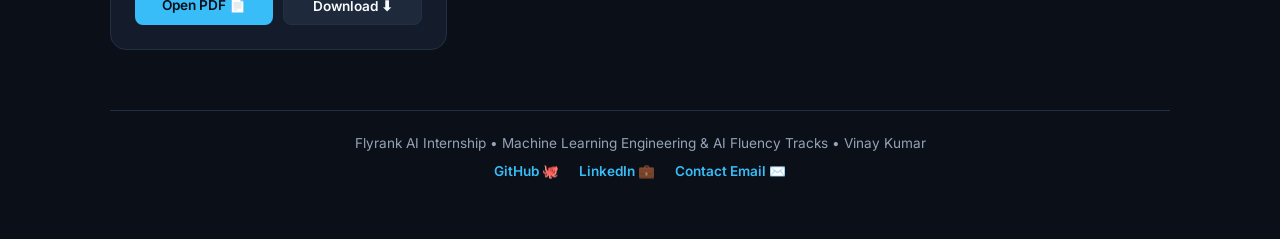
==== commit 719c1923: "new peoject add on" ====
--- a/index.html
+++ b/index.html
@@ -126,6 +126,19 @@
                     <a href="https://vinaysingh-05.github.io/fl04-workflows-vs-agents-mcp/" target="_blank" class="deploy-link">./fl04-workflows-vs-agents-mcp/ ↗</a>
                 </div>
             </article>
+             <!-- PROJECT 7 -->
+            <article class="project-card">
+                <div class="card-header">
+                    <span class="tag">AI Fluency Module</span>
+                    <h3>Music-Content-Website</h3>
+                </div>
+                <p>A single-page, dark-mode landing page for an independent music artist. Built with plain HTML5 and CSS3 — no frameworks, no build step, no dependencies..</p>
+                <div class="link-section">
+                    <span class="link-label">Deploy URL:</span>
+                    <a href="https://vinaysingh-05.github.io/Music-Content-website/" target="_blank" class="deploy-link">./Music-Content-website/ ↗</a>
+                </div>
+            </article>
+
         </section>
 
         <!-- Section Title: PDF Documentation Library -->
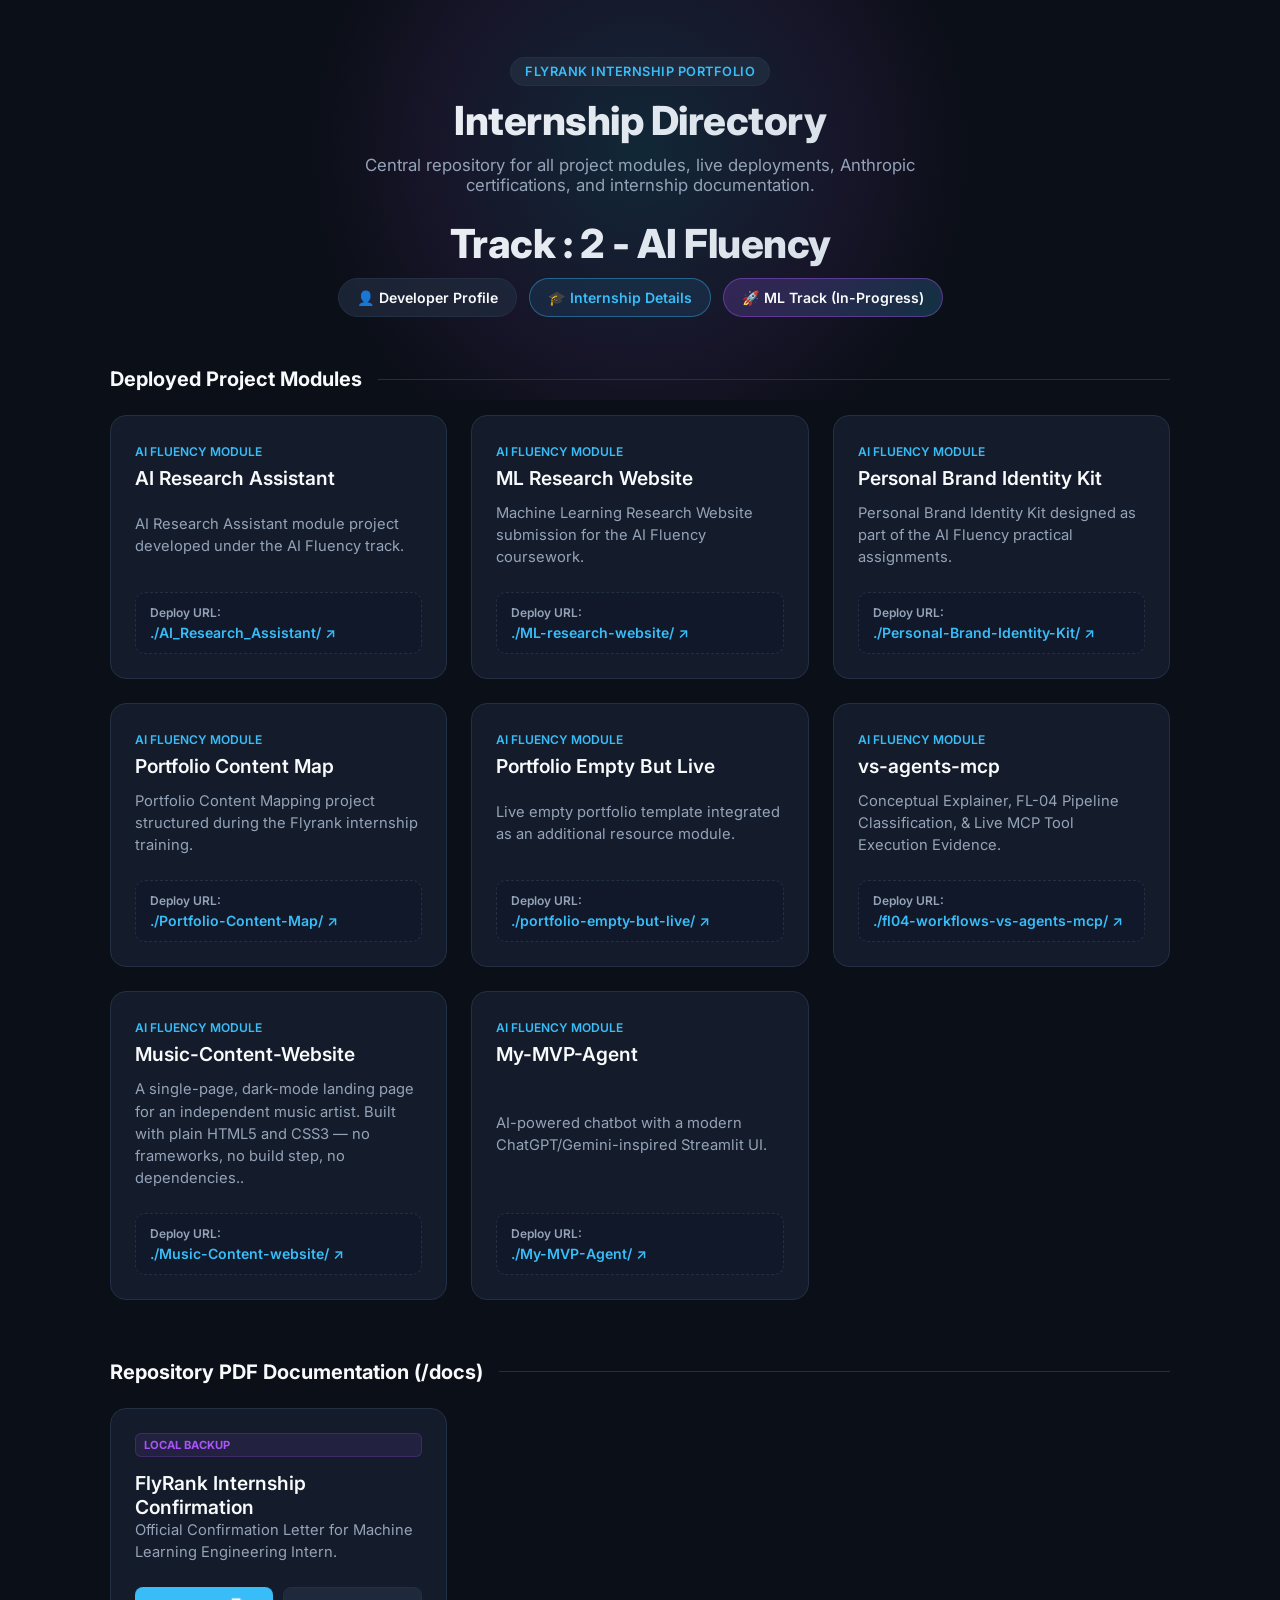
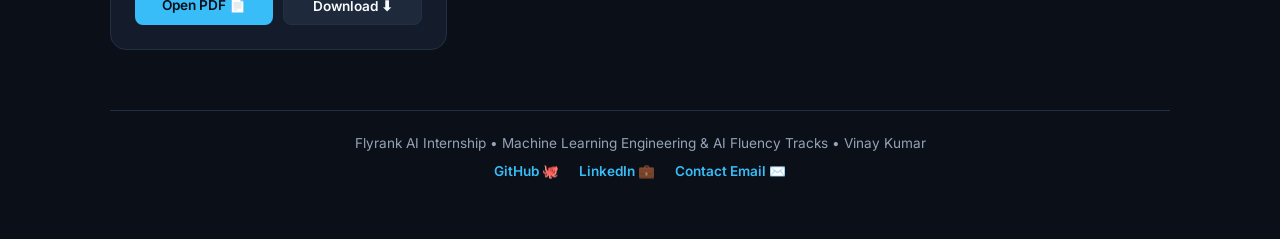
==== commit 2863ba9d: "add new project" ====
--- a/index.html
+++ b/index.html
@@ -136,6 +136,19 @@
                 <div class="link-section">
                     <span class="link-label">Deploy URL:</span>
                     <a href="https://vinaysingh-05.github.io/Music-Content-website/" target="_blank" class="deploy-link">./Music-Content-website/ ↗</a>
+                </div>
+            </article>
+
+
+                 <article class="project-card">
+                <div class="card-header">
+                    <span class="tag">AI Fluency Module</span>
+                    <h3>My-MVP-Agent</h3>
+                </div>
+                <p>AI-powered chatbot with a modern ChatGPT/Gemini-inspired Streamlit UI.</p>
+                <div class="link-section">
+                    <span class="link-label">Deploy URL:</span>
+                    <a href="https://my-mvp-agent-ev6kku4xmurqir7dpdde6a.streamlit.app/" target="_blank" class="deploy-link">./My-MVP-Agent/ ↗</a>
                 </div>
             </article>
 
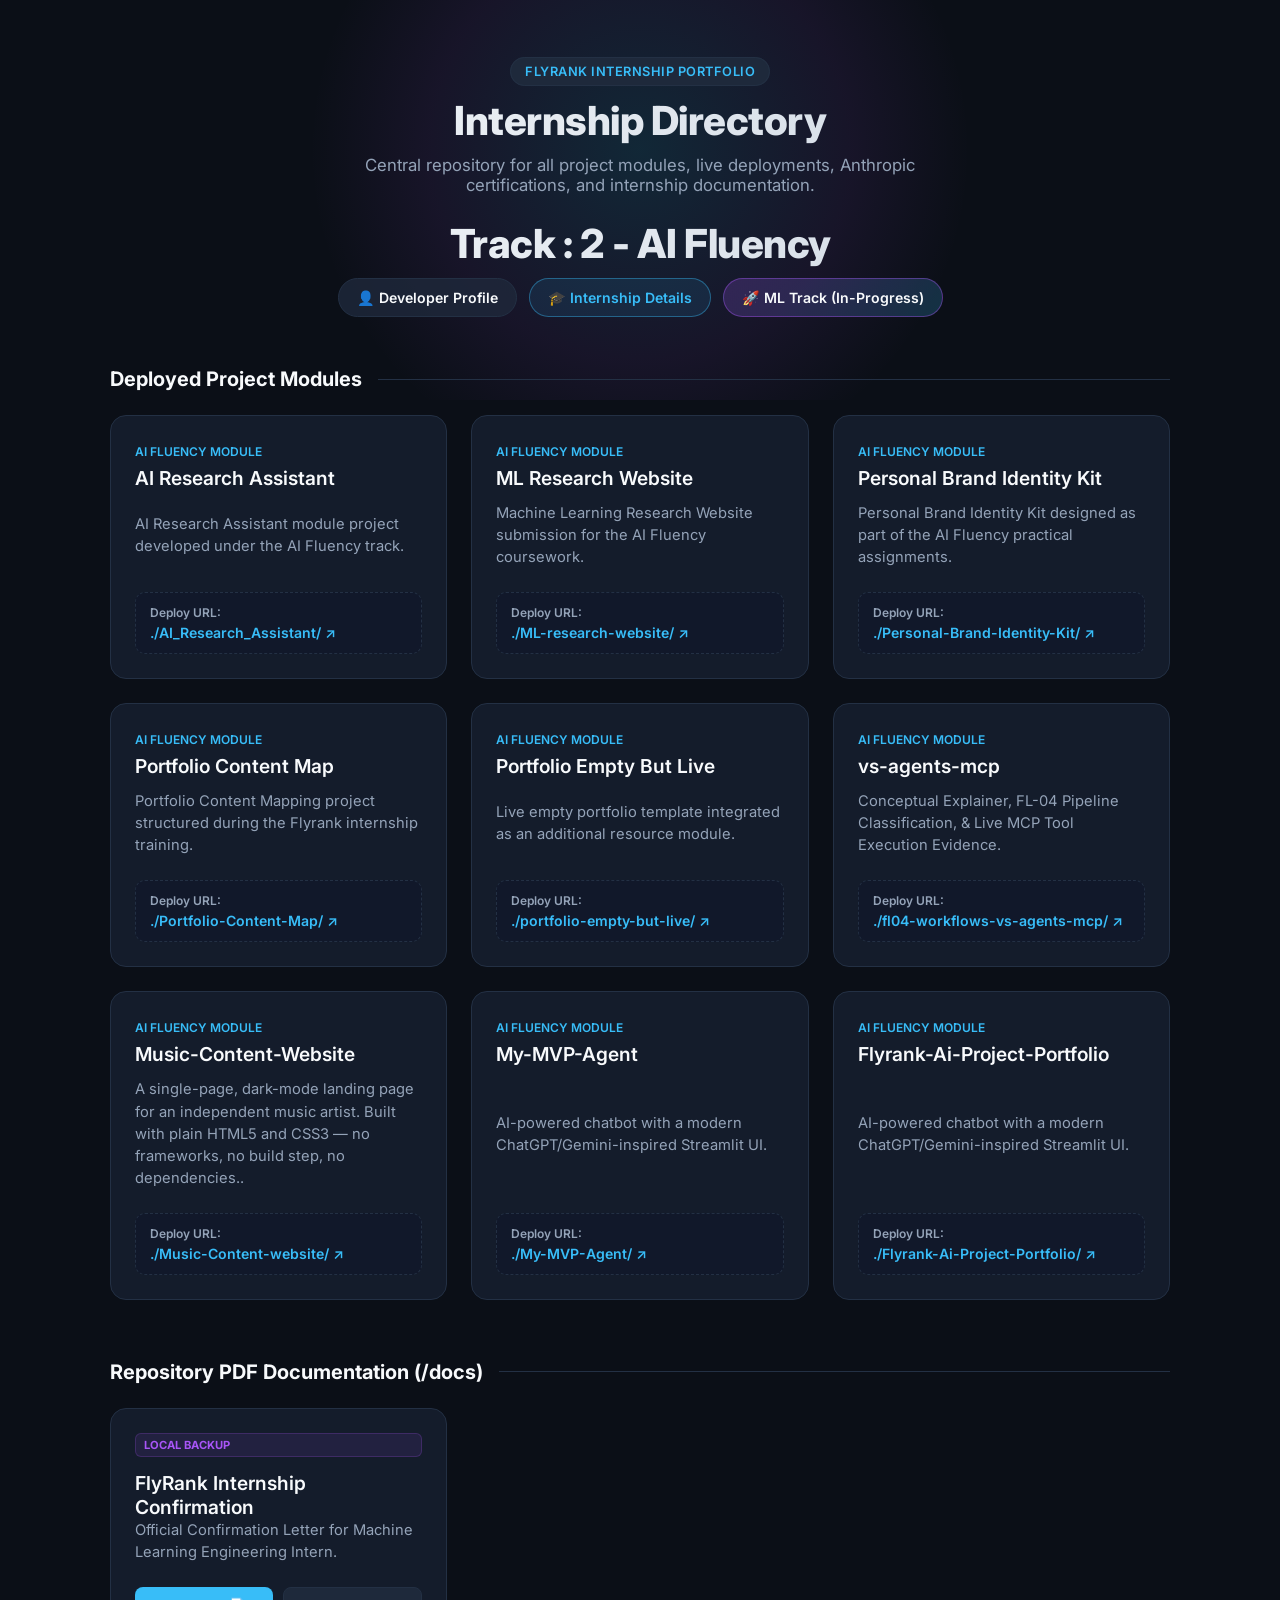
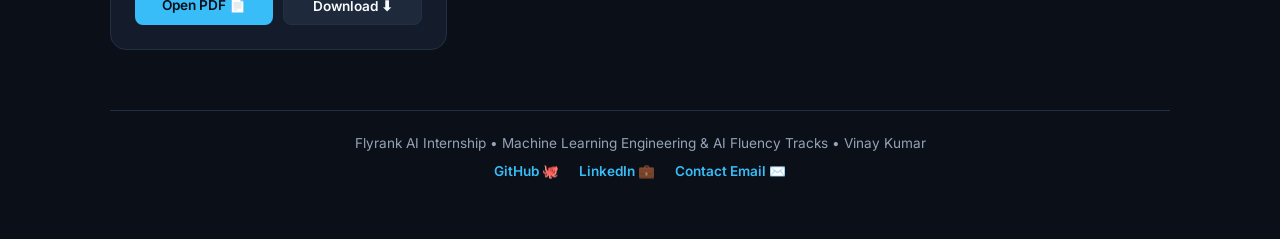
==== commit 1f1ac5c3: "Refactor code structure for improved readability and maintainability" ====
--- a/index.html
+++ b/index.html
@@ -149,6 +149,18 @@
                 <div class="link-section">
                     <span class="link-label">Deploy URL:</span>
                     <a href="https://my-mvp-agent-ev6kku4xmurqir7dpdde6a.streamlit.app/" target="_blank" class="deploy-link">./My-MVP-Agent/ ↗</a>
+                </div>
+            </article>
+
+              <article class="project-card">
+                <div class="card-header">
+                    <span class="tag">AI Fluency Module</span>
+                    <h3>Flyrank-Ai-Project-Portfolio</h3>
+                </div>
+                <p>AI-powered chatbot with a modern ChatGPT/Gemini-inspired Streamlit UI.</p>
+                <div class="link-section">
+                    <span class="link-label">Deploy URL:</span>
+                    <a href="https://vinaysingh-05.github.io/Flyrank-Ai-Project-Portfolio/" target="_blank" class="deploy-link">./Flyrank-Ai-Project-Portfolio/ ↗</a>
                 </div>
             </article>
 
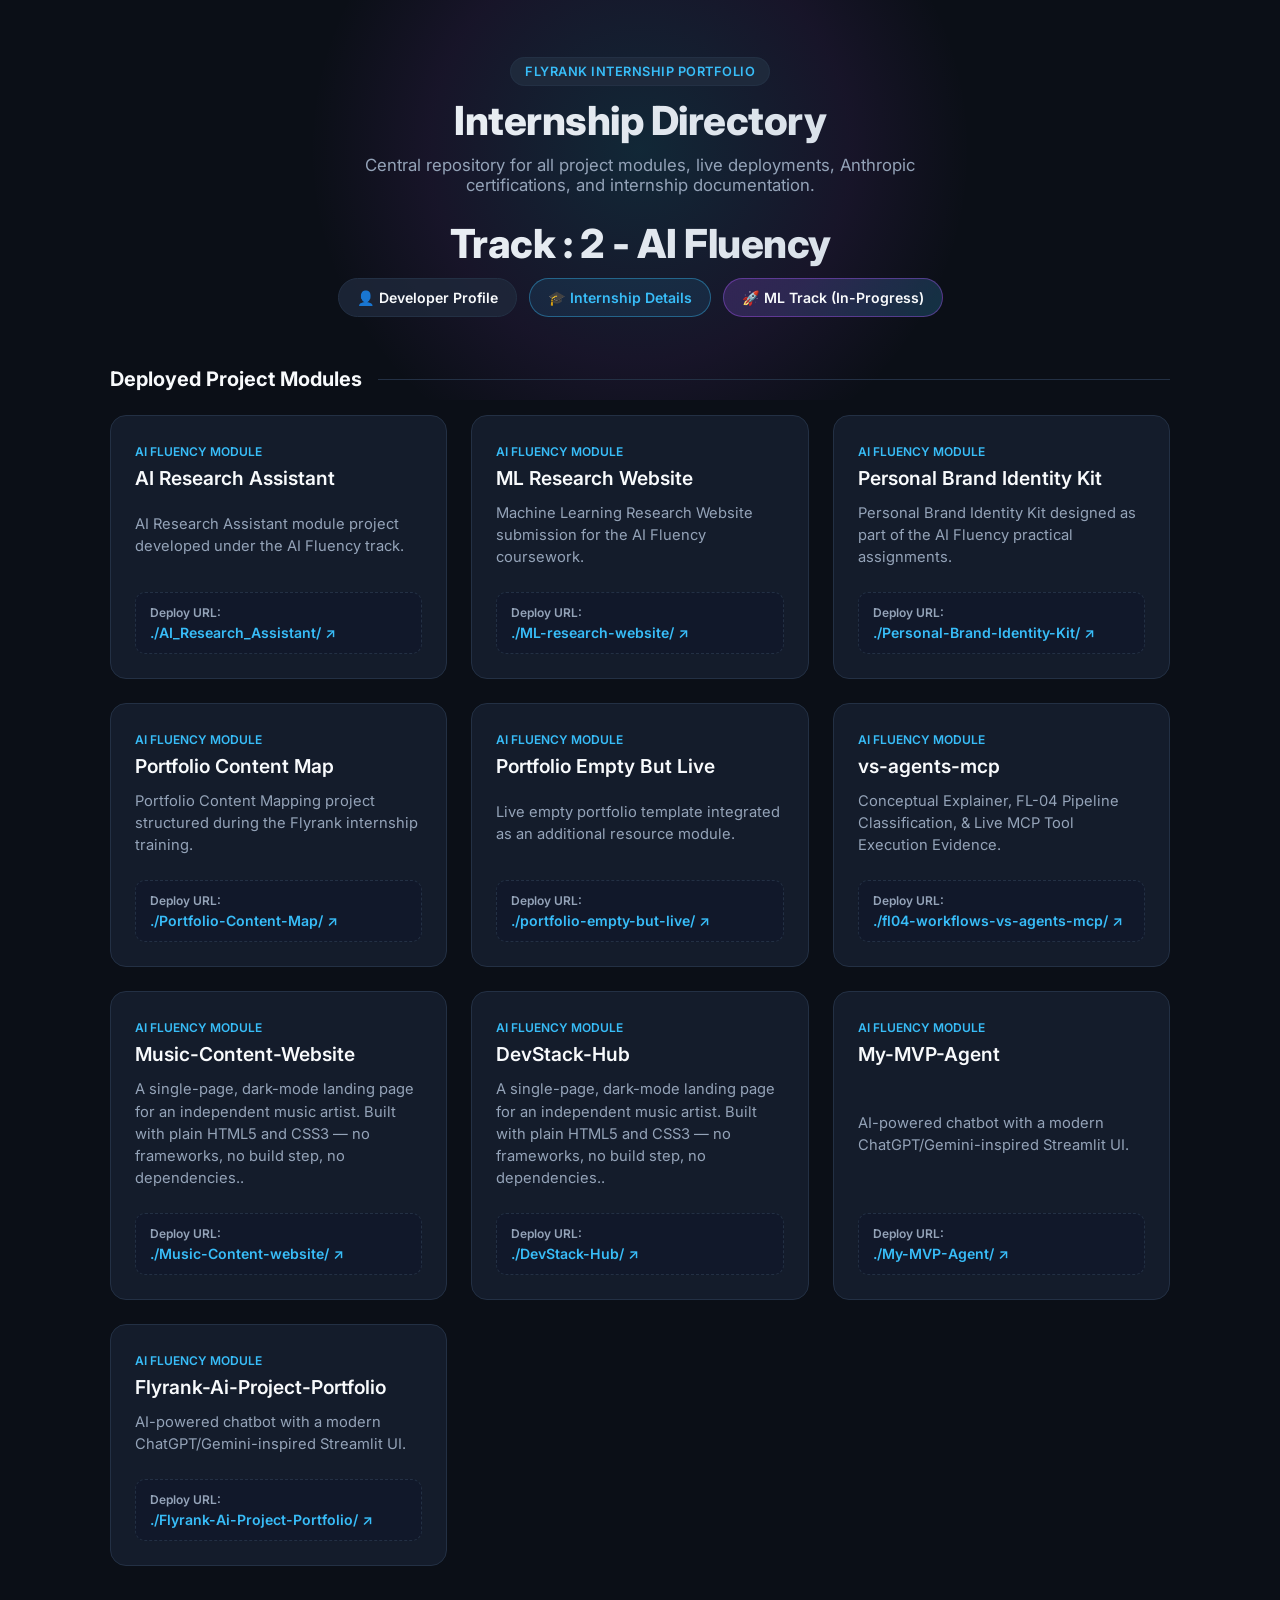
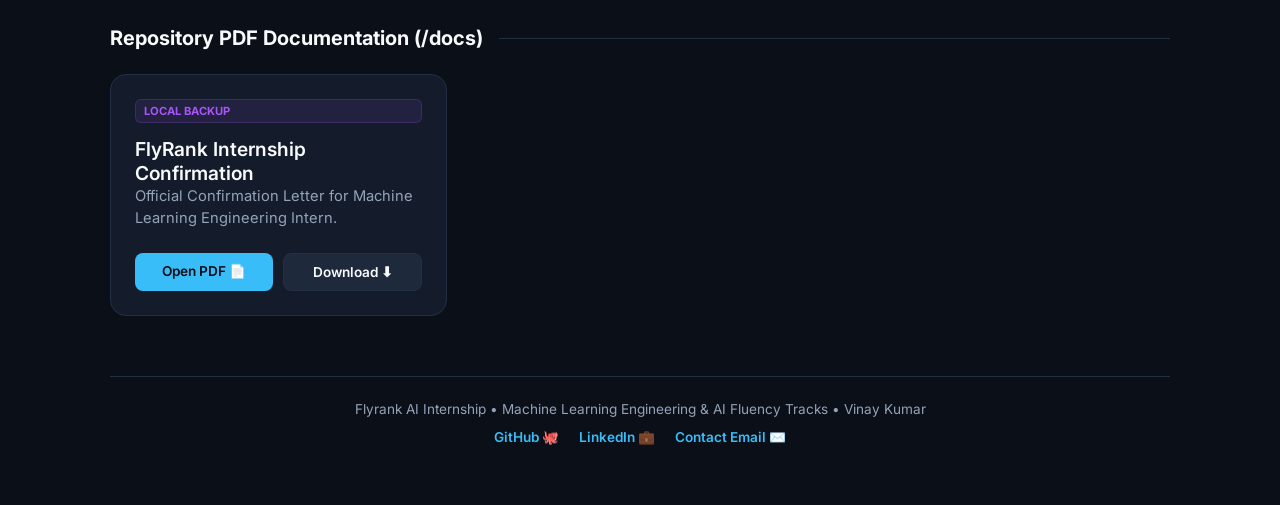
==== commit ceea4f50: "new projectinit" ====
--- a/index.html
+++ b/index.html
@@ -136,6 +136,18 @@
                 <div class="link-section">
                     <span class="link-label">Deploy URL:</span>
                     <a href="https://vinaysingh-05.github.io/Music-Content-website/" target="_blank" class="deploy-link">./Music-Content-website/ ↗</a>
+                </div>
+            </article>
+
+            <article class="project-card">
+                <div class="card-header">
+                    <span class="tag">AI Fluency Module</span>
+                    <h3>DevStack-Hub</h3>
+                </div>
+                <p>A single-page, dark-mode landing page for an independent music artist. Built with plain HTML5 and CSS3 — no frameworks, no build step, no dependencies..</p>
+                <div class="link-section">
+                    <span class="link-label">Deploy URL:</span>
+                    <a href="https://vinaysingh-05.github.io/DevStack-Hub/" target="_blank" class="deploy-link">./DevStack-Hub/ ↗</a>
                 </div>
             </article>
 
